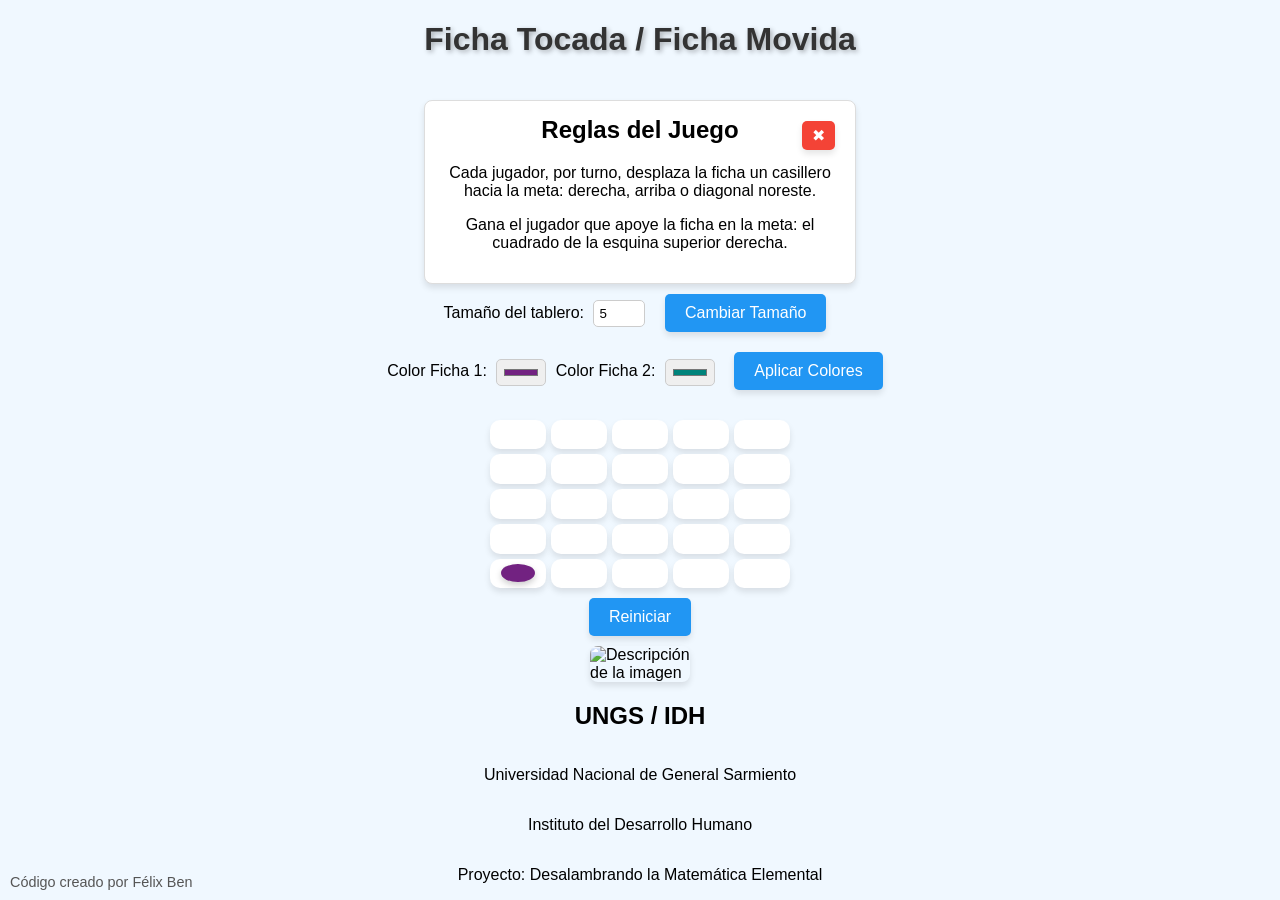
==== index.html @ b96085a3 "Update index.html" ====
<!DOCTYPE html> 
<html lang="es"> 
  <head> 
    <meta charset="UTF-8"> 
    <meta name="viewport" content="width=device-width, initial-scale=1.0"> 
    <title>UNGS/IDH - Ficha Tocada / Ficha Movida</title> 
    <!-- Enlace al favicon -->
    <link rel="icon" href="logo_ungs_512.png" type="image/png">
    <style> 
      body { font-family: 'Chivo', sans-serif; background-color: #f0f8ff; display: flex; flex-direction: column; align-items: center; justify-content: center; height: 100vh; margin: 0; position: relative; } 
      #info { position: absolute; top: 10px; left: 10px; background-color: #ffffff; border: 1px solid #ddd; border-radius: 8px; padding: 10px; max-width: 250px; box-shadow: 0 4px 6px rgba(0, 0, 0, 0.1); text-align: center; } 
      #info h2 { font-size: 1.2em; margin-top: 0; } h1 { color: #333; font-size: 2em; text-shadow: 2px 2px 5px rgba(0, 0, 0, 0.3); } 
      #reglas { background-color: #ffffff; border: 1px solid #ddd; border-radius: 8px; padding: 15px; max-width: 400px; text-align: center; margin-top: 20px; box-shadow: 0 4px 6px rgba(0, 0, 0, 0.1); position: relative; } 
      #reglas h2 { margin-top: 0; } 
      #reglas button { position: absolute; top: 10px; right: 10px; background-color: #f44336; border: none; color: white; padding: 5px 10px; border-radius: 5px; cursor: pointer; } 
      #reglas button:hover { background-color: #d32f2f; } 
      #tablero { display: grid; grid-gap: 5px; margin-top: 20px; width: 100%; max-width: 300px; aspect-ratio: 1 / 1; } 
      .celda { display: flex; align-items: center; justify-content: center; background-color: #ffffff; border-radius: 10px; box-shadow: 0 4px 6px rgba(0, 0, 0, 0.1); transition: background-color 0.3s ease; cursor: pointer; } 
      .celda:hover { background-color: #e0e0e0; } 
      .ficha { border-radius: 50%; width: 60%; height: 60%; box-shadow: 0 3px 6px rgba(0, 0, 0, 0.2); transition: transform 0.3s ease; } 
      .ficha:hover { transform: scale(1.1); } 
      button { margin: 10px; padding: 10px 20px; font-size: 1em; border: none; border-radius: 5px; background-color: #2196F3; color: white; cursor: pointer; box-shadow: 0 4px 6px rgba(0, 0, 0, 0.1); transition: background-color 0.3s ease; } 
      button:hover { background-color: #1976D2; } 
      input[type="number"], 
      input[type="color"] { margin: 0 5px; padding: 5px; border-radius: 5px; border: 1px solid #ccc; } 
      input[type="color"] { cursor: pointer; } 
      #imagen-contenedor { position: absolute; top: 10px; right: 10px; } 
      #imagen { width: 100px; height: auto; border-radius: 8px; box-shadow: 0 4px 6px rgba(0, 0, 0, 0.1); } 
      #creditos { position: absolute; bottom: 10px; left: 10px; font-size: 0.9em; color: #555; } 
      .mensaje-victoria { position: absolute; top: 50%; left: 50%; transform: translate(-50%, -50%); background-color: #0069A7; color: white; padding: 20px; border-radius: 8px; box-shadow: 0 4px 10px rgba(0, 0, 0, 0.3); text-align: center; font-size: 1.2em; opacity: 1; transition: opacity 0.5s ease; z-index: 1000; } 
      .mensaje-victoria h2 { margin-top: 0; } 
    </style> 
  </head> 
  <body> 
    <h1>Ficha Tocada / Ficha Movida</h1> 
    <div id="reglas"> 
      <button onclick="cerrarReglas()">✖</button> 
      <h2>Reglas del Juego</h2> 
      <p>Cada jugador, por turno, desplaza la ficha un casillero hacia la meta: derecha, arriba o diagonal noreste.</p> 
      <p>Gana el jugador que apoye la ficha en la meta: el cuadrado de la esquina superior derecha.</p> 
    </div> 
    <div> 
      <label for="tamano">Tamaño del tablero:</label> 
      <input type="number" id="tamano" min="3" max="10" value="5"> 
      <button onclick="cambiarTamano()">Cambiar Tamaño</button> 
    </div> 
    <div> 
      <label for="colorFicha1">Color Ficha 1:</label> 
      <input type="color" id="colorFicha1" value="#722281"> 
      <label for="colorFicha2">Color Ficha 2:</label> 
      <input type="color" id="colorFicha2" value="#00837B"> 
      <button onclick="cambiarColores()">Aplicar Colores</button> 
    </div> 
    
    <div id="tablero"> 
    </div> 
    
    <button onclick="reiniciar()">Reiniciar</button> 
    
    <!---<div id="imagen-contenedor"> --->
      <img id="imagen" src="https://encrypted-tbn0.gstatic.com/images?q=tbn:ANd9GcQy53C7GUOVya_l8CRwcRCCrPpwTtitzdlaZQ&s" alt="Descripción de la imagen"> 
    <!---</div> --->
    <!---<div id="info"> --->
      <h2> UNGS / IDH </h2> 
      <p> Universidad Nacional de General Sarmiento </p> 
      <p> Instituto del Desarrollo Humano </p> 
      <p> Proyecto: Desalambrando la Matemática Elemental </p> 
    <!---</div> --->
    <div id="creditos">
      Código creado por Félix Ben
    </div> 
    
    <script> 
      let tamaño = 5; 
      let fila = tamaño - 1; 
      let col = 0; 
      let colorFicha1 = '#722281'; 
      let colorFicha2 = '#00837B'; 
      let esVerde = true; 
      const tablero = document.getElementById('tablero'); 
      const inputTamano = document.getElementById('tamano'); 
      const inputColorFicha1 = document.getElementById('colorFicha1'); 
      const inputColorFicha2 = document.getElementById('colorFicha2'); 
      function inicializarTablero() { 
        tablero.innerHTML = ''; 
        tablero.style.gridTemplateColumns = `repeat(${tamaño}, 1fr)`; 
        tablero.style.gridTemplateRows = `repeat(${tamaño}, 1fr)`; 
        for (let f = 0; f < tamaño; f++) { 
          for (let c = 0; c < tamaño; c++) { 
            const celda = document.createElement('div'); 
            celda.className = 'celda'; 
            celda.onclick = () => moverFicha(f, c); 
            if (f === fila && c === col) { 
              const ficha = document.createElement('div'); 
              ficha.className = 'ficha ' + (esVerde ? 'ficha-verde' : 'ficha-rojo'); 
              ficha.style.backgroundColor = esVerde ? colorFicha1 : colorFicha2; celda.appendChild(ficha); 
            } 
            tablero.appendChild(celda); 
          } 
        } 
      } 
      function moverFicha(f, c) {
        if ((f === fila - 1 && c === col) || (f === fila && c === col + 1) || (f === fila - 1 && c === col + 1)) {
          fila = f; col = c; esVerde = !esVerde; 
          actualizarTablero(); 
          comprobarVictoria(); 
        } 
      } 
      function actualizarTablero() { 
        inicializarTablero(); 
      } 
      function comprobarVictoria() { 
        if (fila === 0 && col === tamaño - 1) { 
          setTimeout(() => { 
            const mensaje = document.createElement('div'); 
            mensaje.className = 'mensaje-victoria'; 
            mensaje.innerHTML = '<h2>¡Felicidades!</h2><p>¡Has ganado el juego!</p>'; 
            document.body.appendChild(mensaje); 
            setTimeout(() => { 
              mensaje.style.opacity = 0; 
              setTimeout(() => { 
                document.body.removeChild(mensaje); 
                reiniciar(); 
              }, 500); 
            }, 2000); 
          }, 100); 
        } 
      } 
      function reiniciar() { 
        fila = tamaño - 1; 
        col = 0; 
        esVerde = true; 
        actualizarTablero(); 
      } 
      function cambiarTamano() { 
        tamaño = parseInt(inputTamano.value, 10); 
        if (isNaN(tamaño) || tamaño < 3) 
          tamaño = 3; 
        fila = tamaño - 1; 
        col = 0; 
        actualizarTablero(); 
      } 
      function cambiarColores() { 
        colorFicha1 = inputColorFicha1.value; 
        colorFicha2 = inputColorFicha2.value; 
        actualizarTablero(); 
      } 
      function cerrarReglas() { 
        document.getElementById('reglas').style.display = 'none'; 
      } 
      inicializarTablero(); 
    </script> 
  </body> 
</html>
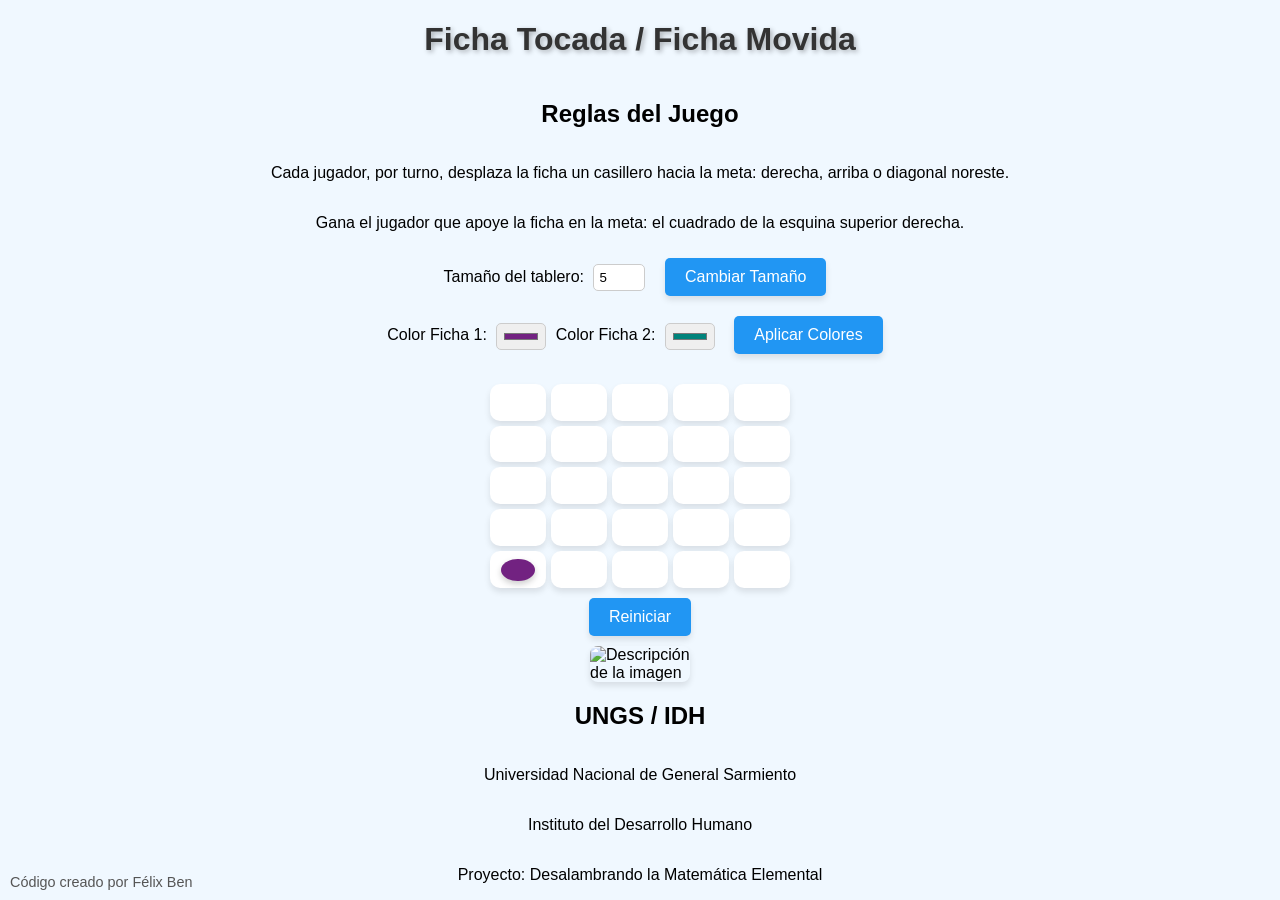
==== commit c06fb501: "Update index.html" ====
--- a/index.html
+++ b/index.html
@@ -33,12 +33,12 @@
   </head> 
   <body> 
     <h1>Ficha Tocada / Ficha Movida</h1> 
-    <div id="reglas"> 
-      <button onclick="cerrarReglas()">✖</button> 
+    <!-- -<div id="reglas"> --->
+    <!--  <button onclick="cerrarReglas()">✖</button> --->
       <h2>Reglas del Juego</h2> 
       <p>Cada jugador, por turno, desplaza la ficha un casillero hacia la meta: derecha, arriba o diagonal noreste.</p> 
       <p>Gana el jugador que apoye la ficha en la meta: el cuadrado de la esquina superior derecha.</p> 
-    </div> 
+    <!-- </div> --->
     <div> 
       <label for="tamano">Tamaño del tablero:</label> 
       <input type="number" id="tamano" min="3" max="10" value="5"> 
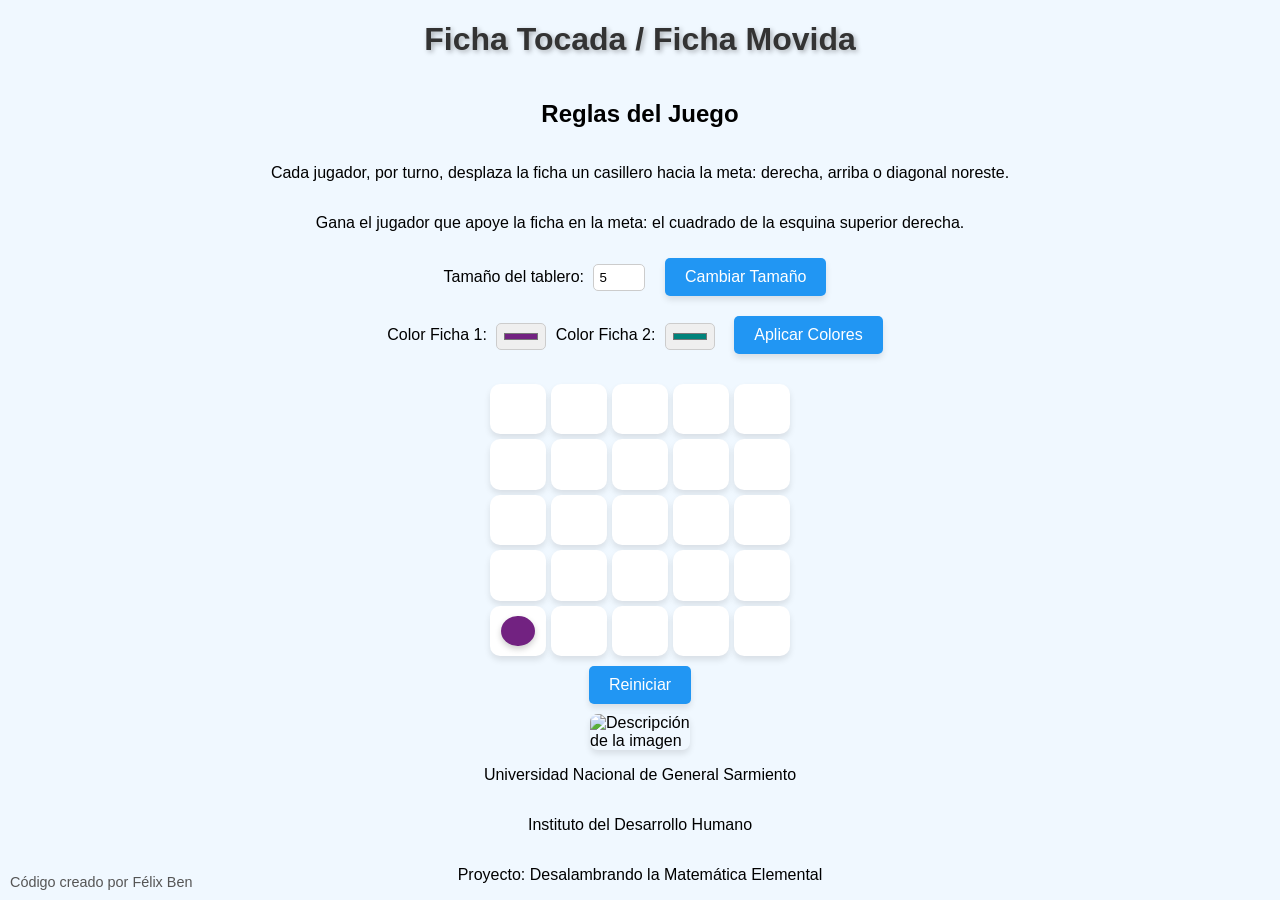
==== commit 5c7f1f26: "Update index.html" ====
--- a/index.html
+++ b/index.html
@@ -61,7 +61,7 @@
       <img id="imagen" src="https://encrypted-tbn0.gstatic.com/images?q=tbn:ANd9GcQy53C7GUOVya_l8CRwcRCCrPpwTtitzdlaZQ&s" alt="Descripción de la imagen"> 
     <!---</div> --->
     <!---<div id="info"> --->
-      <h2> UNGS / IDH </h2> 
+      <!---<h2> UNGS / IDH </h2> --->
       <p> Universidad Nacional de General Sarmiento </p> 
       <p> Instituto del Desarrollo Humano </p> 
       <p> Proyecto: Desalambrando la Matemática Elemental </p> 
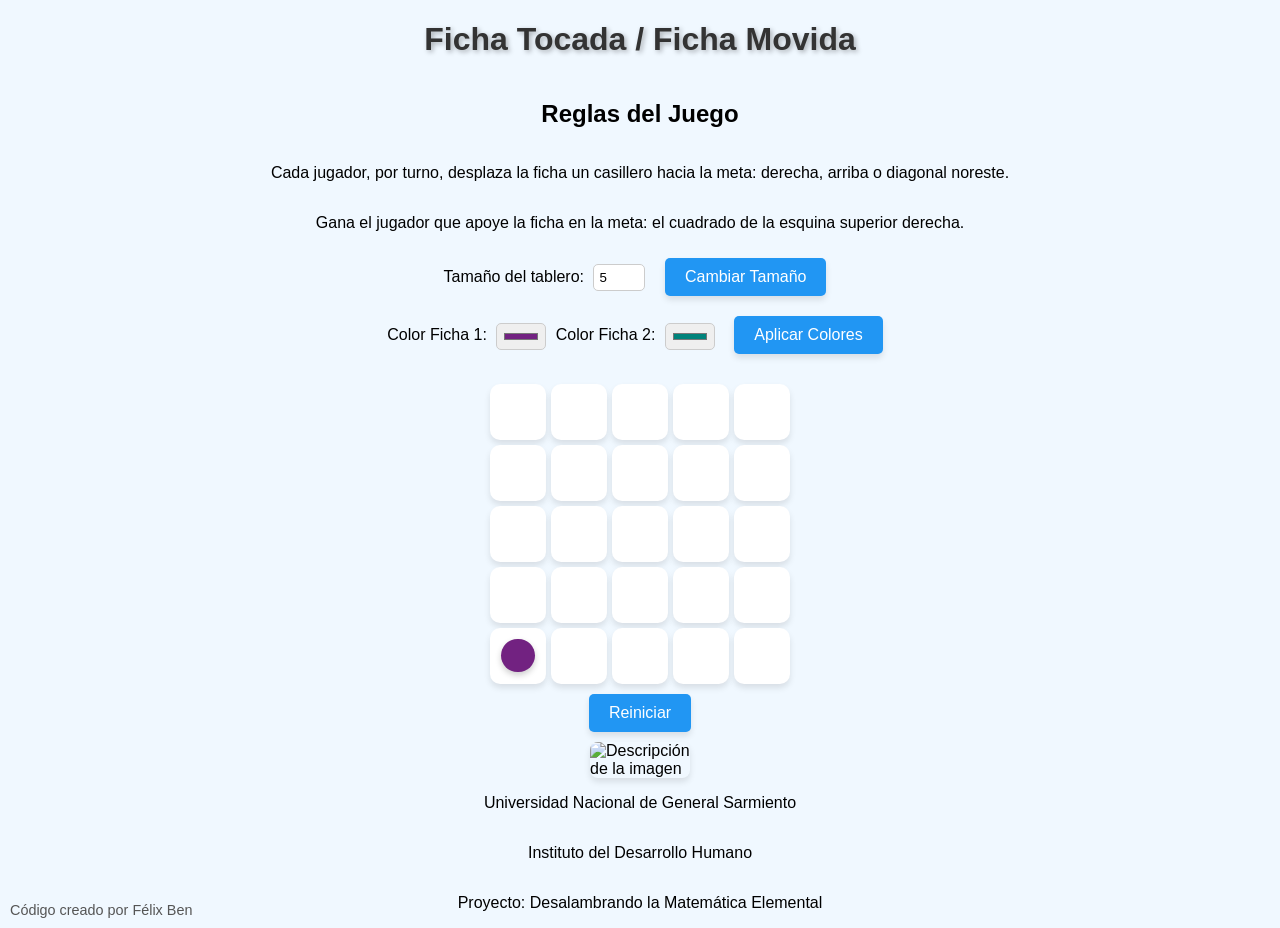
==== commit 1f101a2c: "Update index.html" ====
--- a/index.html
+++ b/index.html
@@ -7,7 +7,16 @@
     <!-- Enlace al favicon -->
     <link rel="icon" href="logo_ungs_512.png" type="image/png">
     <style> 
-      body { font-family: 'Chivo', sans-serif; background-color: #f0f8ff; display: flex; flex-direction: column; align-items: center; justify-content: center; height: 100vh; margin: 0; position: relative; } 
+      body {
+    font-family: 'Chivo', sans-serif;
+    background-color: #f0f8ff;
+    display: flex;
+    flex-direction: column;
+    align-items: center;
+    justify-content: center;
+    margin: 0;
+    position: relative;
+}
       #info { position: absolute; top: 10px; left: 10px; background-color: #ffffff; border: 1px solid #ddd; border-radius: 8px; padding: 10px; max-width: 250px; box-shadow: 0 4px 6px rgba(0, 0, 0, 0.1); text-align: center; } 
       #info h2 { font-size: 1.2em; margin-top: 0; } h1 { color: #333; font-size: 2em; text-shadow: 2px 2px 5px rgba(0, 0, 0, 0.3); } 
       #reglas { background-color: #ffffff; border: 1px solid #ddd; border-radius: 8px; padding: 15px; max-width: 400px; text-align: center; margin-top: 20px; box-shadow: 0 4px 6px rgba(0, 0, 0, 0.1); position: relative; } 
@@ -35,9 +44,9 @@
     <h1>Ficha Tocada / Ficha Movida</h1> 
     <!-- -<div id="reglas"> --->
     <!--  <button onclick="cerrarReglas()">✖</button> --->
-      <h2>Reglas del Juego</h2> 
-      <p>Cada jugador, por turno, desplaza la ficha un casillero hacia la meta: derecha, arriba o diagonal noreste.</p> 
-      <p>Gana el jugador que apoye la ficha en la meta: el cuadrado de la esquina superior derecha.</p> 
+    <h2>Reglas del Juego</h2> 
+    <p>Cada jugador, por turno, desplaza la ficha un casillero hacia la meta: derecha, arriba o diagonal noreste.</p> 
+    <p>Gana el jugador que apoye la ficha en la meta: el cuadrado de la esquina superior derecha.</p> 
     <!-- </div> --->
     <div> 
       <label for="tamano">Tamaño del tablero:</label> 
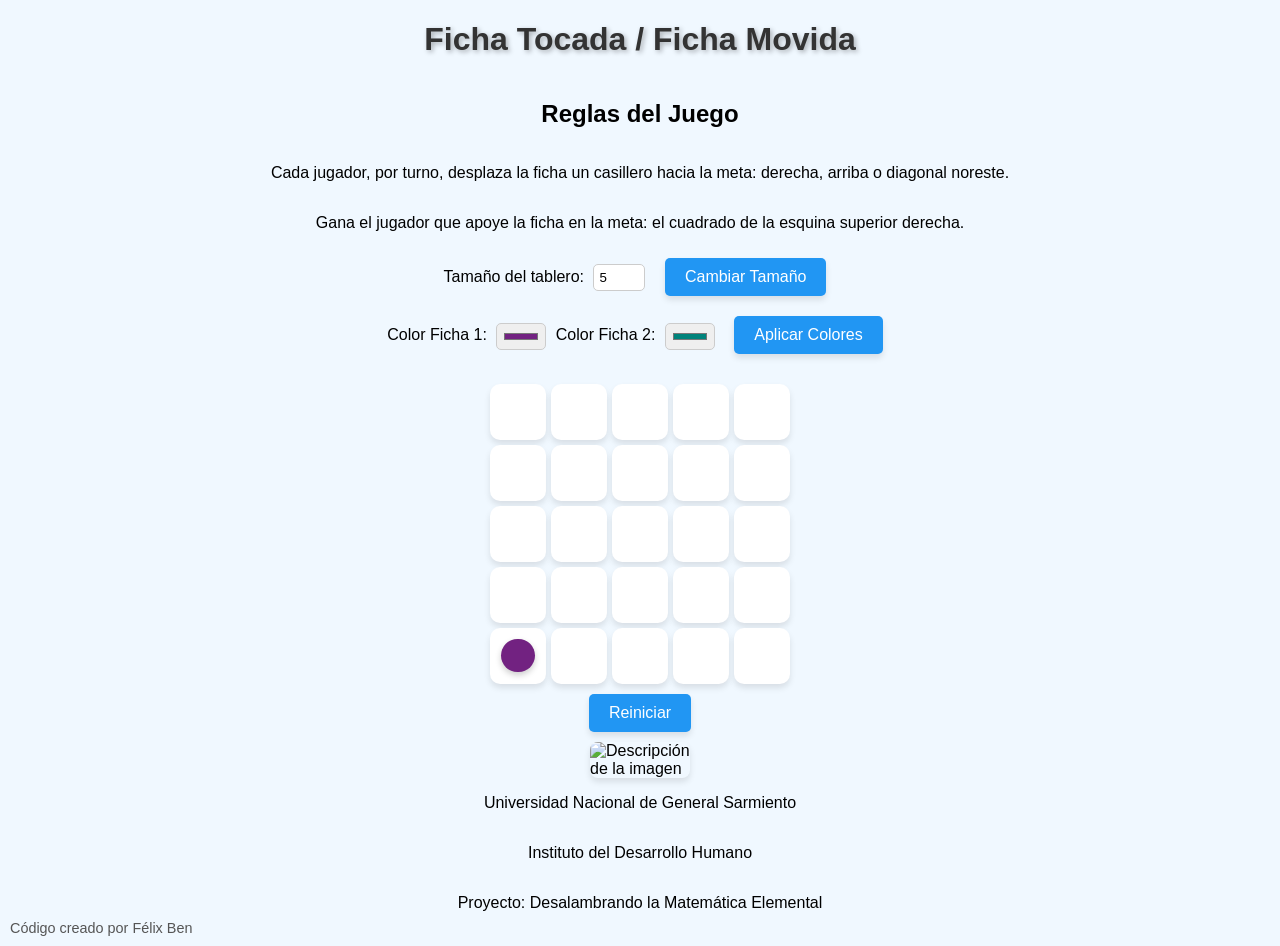
==== commit fe64fe7e: "Update index.html" ====
--- a/index.html
+++ b/index.html
@@ -48,6 +48,7 @@
     <p>Cada jugador, por turno, desplaza la ficha un casillero hacia la meta: derecha, arriba o diagonal noreste.</p> 
     <p>Gana el jugador que apoye la ficha en la meta: el cuadrado de la esquina superior derecha.</p> 
     <!-- </div> --->
+    
     <div> 
       <label for="tamano">Tamaño del tablero:</label> 
       <input type="number" id="tamano" min="3" max="10" value="5"> 
@@ -75,6 +76,7 @@
       <p> Instituto del Desarrollo Humano </p> 
       <p> Proyecto: Desalambrando la Matemática Elemental </p> 
     <!---</div> --->
+      <br>
     <div id="creditos">
       Código creado por Félix Ben
     </div> 
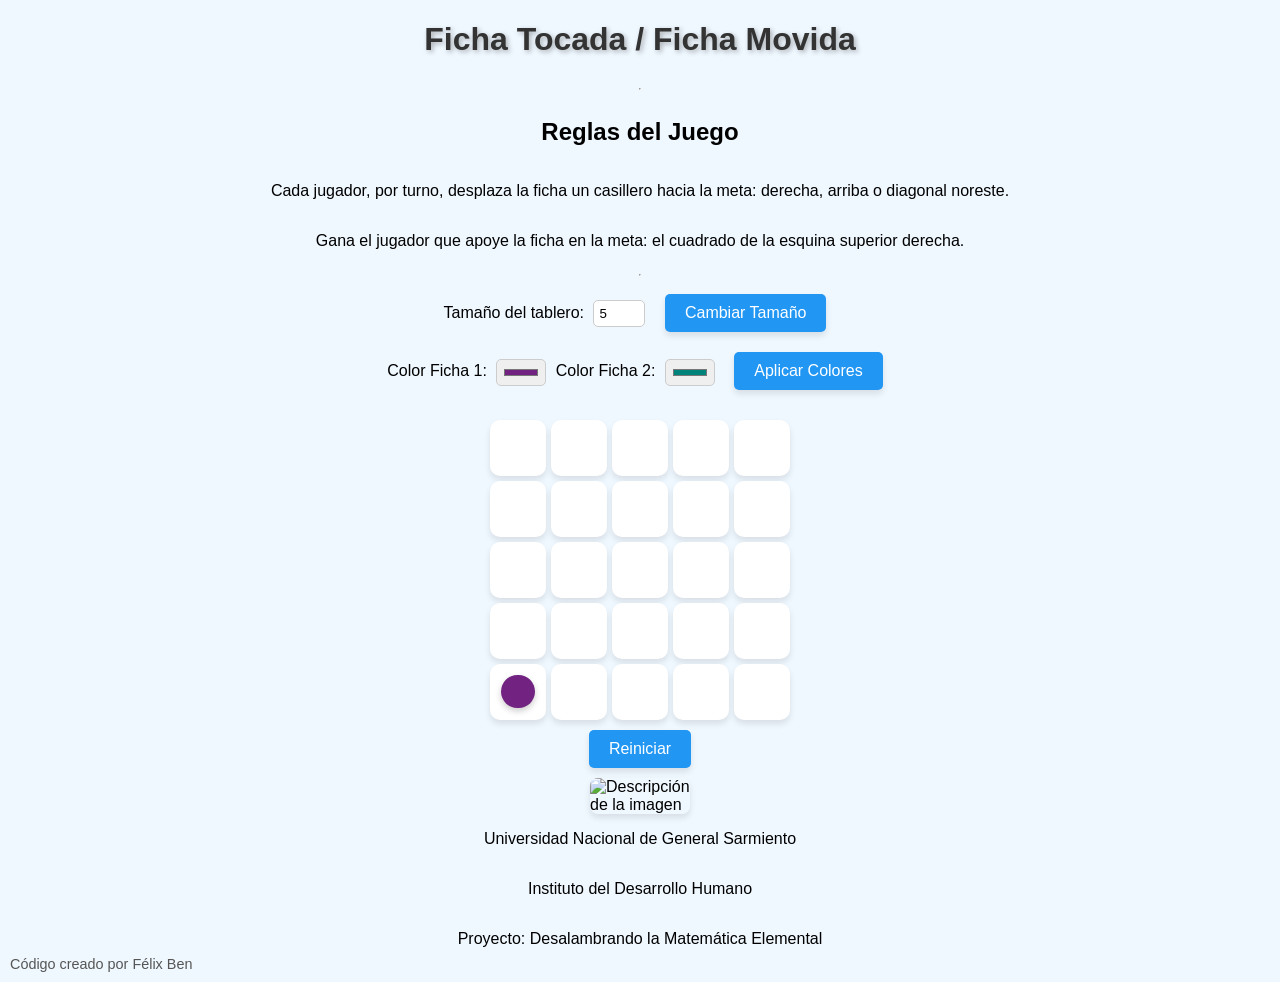
==== commit 1000bcac: "Update index.html" ====
--- a/index.html
+++ b/index.html
@@ -44,11 +44,12 @@
     <h1>Ficha Tocada / Ficha Movida</h1> 
     <!-- -<div id="reglas"> --->
     <!--  <button onclick="cerrarReglas()">✖</button> --->
+    <hr>
     <h2>Reglas del Juego</h2> 
     <p>Cada jugador, por turno, desplaza la ficha un casillero hacia la meta: derecha, arriba o diagonal noreste.</p> 
     <p>Gana el jugador que apoye la ficha en la meta: el cuadrado de la esquina superior derecha.</p> 
     <!-- </div> --->
-    
+    <hr>
     <div> 
       <label for="tamano">Tamaño del tablero:</label> 
       <input type="number" id="tamano" min="3" max="10" value="5"> 
